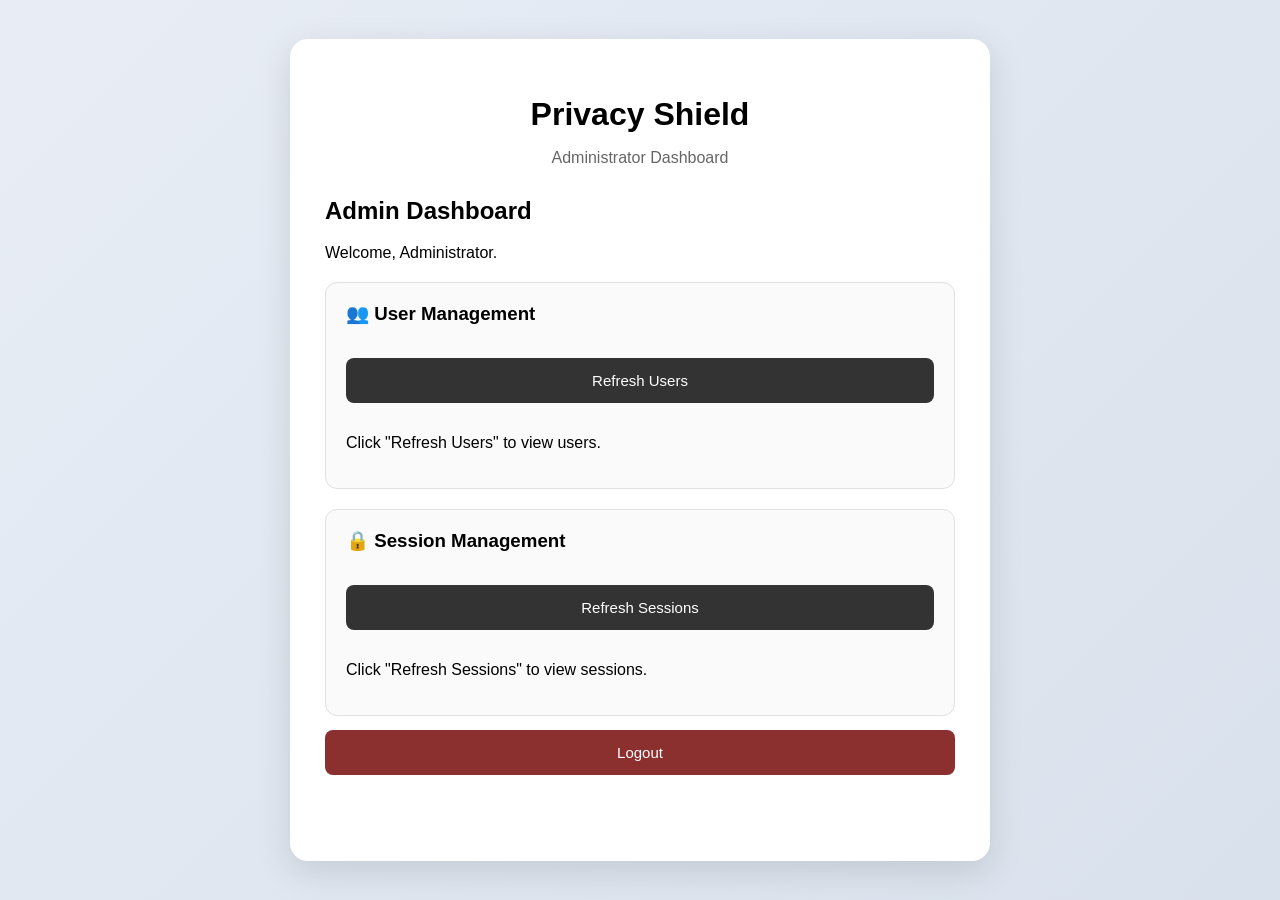
==== src/main/resources/static/admin-dashboard.html @ ab10bdd0 "first commit" ====
<!DOCTYPE html>
<html lang="en">

<head>

    <meta charset="UTF-8">

    <meta name="viewport"
          content="width=device-width, initial-scale=1.0">

    <title>Privacy Shield - Admin Dashboard</title>

    <link rel="stylesheet"
          href="css/style.css">

</head>

<body>

<div class="container">

    <div class="card dashboard-container">

        <!-- ============================= -->
        <!-- HEADER -->
        <!-- ============================= -->

        <h1>Privacy Shield</h1>

        <p class="subtitle">
            Administrator Dashboard
        </p>

        <h2>Admin Dashboard</h2>

        <p>
            Welcome, Administrator.
        </p>


        <!-- ============================= -->
        <!-- USER MANAGEMENT -->
        <!-- ============================= -->

        <div class="dashboard-card">

            <h3>
                👥 User Management
            </h3>

            <button onclick="loadUsers()">
                Refresh Users
            </button>

            <div id="userList"
                 class="table-container">

                <p>
                    Click "Refresh Users" to view users.
                </p>

            </div>

        </div>


        <!-- ============================= -->
        <!-- SESSION MANAGEMENT -->
        <!-- ============================= -->

        <div class="dashboard-card">

            <h3>
                🔒 Session Management
            </h3>

            <button onclick="loadSessions()">
                Refresh Sessions
            </button>

            <div id="sessionList"
                 class="table-container">

                <p>
                    Click "Refresh Sessions" to view sessions.
                </p>

            </div>

        </div>


        <!-- ============================= -->
        <!-- LOGOUT -->
        <!-- ============================= -->

        <button
            class="logout-button"
            onclick="logoutAdmin()">

            Logout

        </button>

        <p id="adminMessage"></p>

    </div>

</div>


<script src="js/admin.js"></script>

</body>

</html>
---- src/main/resources/static/css/style.css ----
* {
    box-sizing: border-box;
}


body {

    margin: 0;

    font-family:
        Arial,
        sans-serif;

    background:
        linear-gradient(
            135deg,
            #e8edf5,
            #d9e1ec
        );

    min-height:
        100vh;

}


.container {

    width:
        100%;

    min-height:
        100vh;

    display:
        flex;

    justify-content:
        center;

    align-items:
        center;

}


.card {

    width:
        400px;

    background:
        white;

    padding:
        35px;

    border-radius:
        18px;

    box-shadow:
        0 10px 35px
        rgba(
            0,
            0,
            0,
            0.12
        );

}


h1 {

    text-align:
        center;

    margin-bottom:
        10px;

    font-size:
        32px;

}


h2 {

    margin-top:
        30px;

}


.subtitle {

    text-align:
        center;

    color:
        #666;

}


input {

    width:
        100%;

    padding:
        14px;

    margin-top:
        12px;

    border:
        1px solid #ccc;

    border-radius:
        8px;

    font-size:
        15px;

}


input:focus {

    outline:
        none;

    border-color:
        #333;

}


button {

    width:
        100%;

    margin-top:
        14px;

    padding:
        14px;

    border:
        none;

    border-radius:
        8px;

    background:
        #333;

    color:
        white;

    font-size:
        15px;

    cursor:
        pointer;

}


button:hover {

    background:
        #555;

}


button:disabled {

    opacity:
        0.6;

    cursor:
        not-allowed;

}


.hidden {

    display:
        none !important;

}


.link-button {

    width:
        auto;

    padding:
        0;

    margin:
        0;

    background:
        transparent;

    color:
        #333;

    text-decoration:
        underline;

    font-size:
        inherit;

}


.link-button:hover {

    background:
        transparent;

    color:
        #666;

}


.message {

    min-height:
        20px;

    margin-top:
        15px;

    text-align:
        center;

    color:
        #444;

}


.switch-text {

    text-align:
        center;

    margin-top:
        20px;

}


.welcome {

    text-align:
        center;

    font-size:
        16px;

}


.logout-button {

    background:
        #8b2f2f;

}


.logout-button:hover {

    background:
        #a83b3b;

}

/* =========================================================
   DASHBOARD
   ========================================================= */

.dashboard-container {

    width:
        700px;

    max-width:
        95%;

}


.dashboard-text {

    margin-top:
        10px;

    color:
        #555;

}


.dashboard-card {

    margin-top:
        20px;

    padding:
        20px;

    border:
        1px solid #e0e0e0;

    border-radius:
        12px;

    background:
        #fafafa;

}


.dashboard-card h3 {

    margin-top:
        0;

}


.table-container {

    width:
        100%;

    margin-top:
        15px;

    overflow-x:
        auto;

}


.table-container table {

    width:
        100%;

    border-collapse:
        collapse;

    background:
        white;

}


.table-container th,
.table-container td {

    padding:
        12px;

    border:
        1px solid #ddd;

    text-align:
        left;

    white-space:
        nowrap;

}


.table-container th {

    background:
        #f0f0f0;

    font-weight:
        bold;

}


.table-container tr:hover {

    background:
        #f8f8f8;

}


#sessionHistory {

    margin-top:
        15px;

}


#dashboardMessage,
#workspaceMessage,
#adminMessage,
#uploadMessage,
#resetMessage {

    min-height:
        20px;

    margin-top:
        15px;

    text-align:
        center;

}

/* =========================================================
   REGISTRATION INPUT HINT
   ========================================================= */

.input-hint {
    font-size: 12px;
    color: #777;
    text-align: left;
    margin-top: -8px;
    margin-bottom: 12px;
    line-height: 1.5;
}


/* =========================================================
   PASSWORD WRAPPER
   ========================================================= */

.password-wrapper {
    position: relative;
    width: 100%;
}

.password-wrapper input {
    width: 100%;
    padding-right: 50px;
    box-sizing: border-box;
}


/* =========================================================
   PASSWORD SHOW / HIDE BUTTON
   ========================================================= */

.password-toggle {
    position: absolute;

    right: 10px;
    top: 50%;

    transform: translateY(-50%);

    width: auto;

    margin: 0;
    padding: 5px;

    border: none;
    background: transparent;

    color: #555;

    cursor: pointer;

    font-size: 18px;
}

.password-toggle:hover {
    background: transparent;
    color: #222;
}


/* =========================================================
   PASSWORD REQUIREMENTS
   ========================================================= */

.password-requirements {
    text-align: left;

    margin-top: -5px;
    margin-bottom: 15px;

    font-size: 13px;

    line-height: 1.7;
}

.password-requirements div {
    color: #777;
}

.password-requirements div.valid {
    color: #198754;
}

.password-requirements div.invalid {
    color: #777;
}
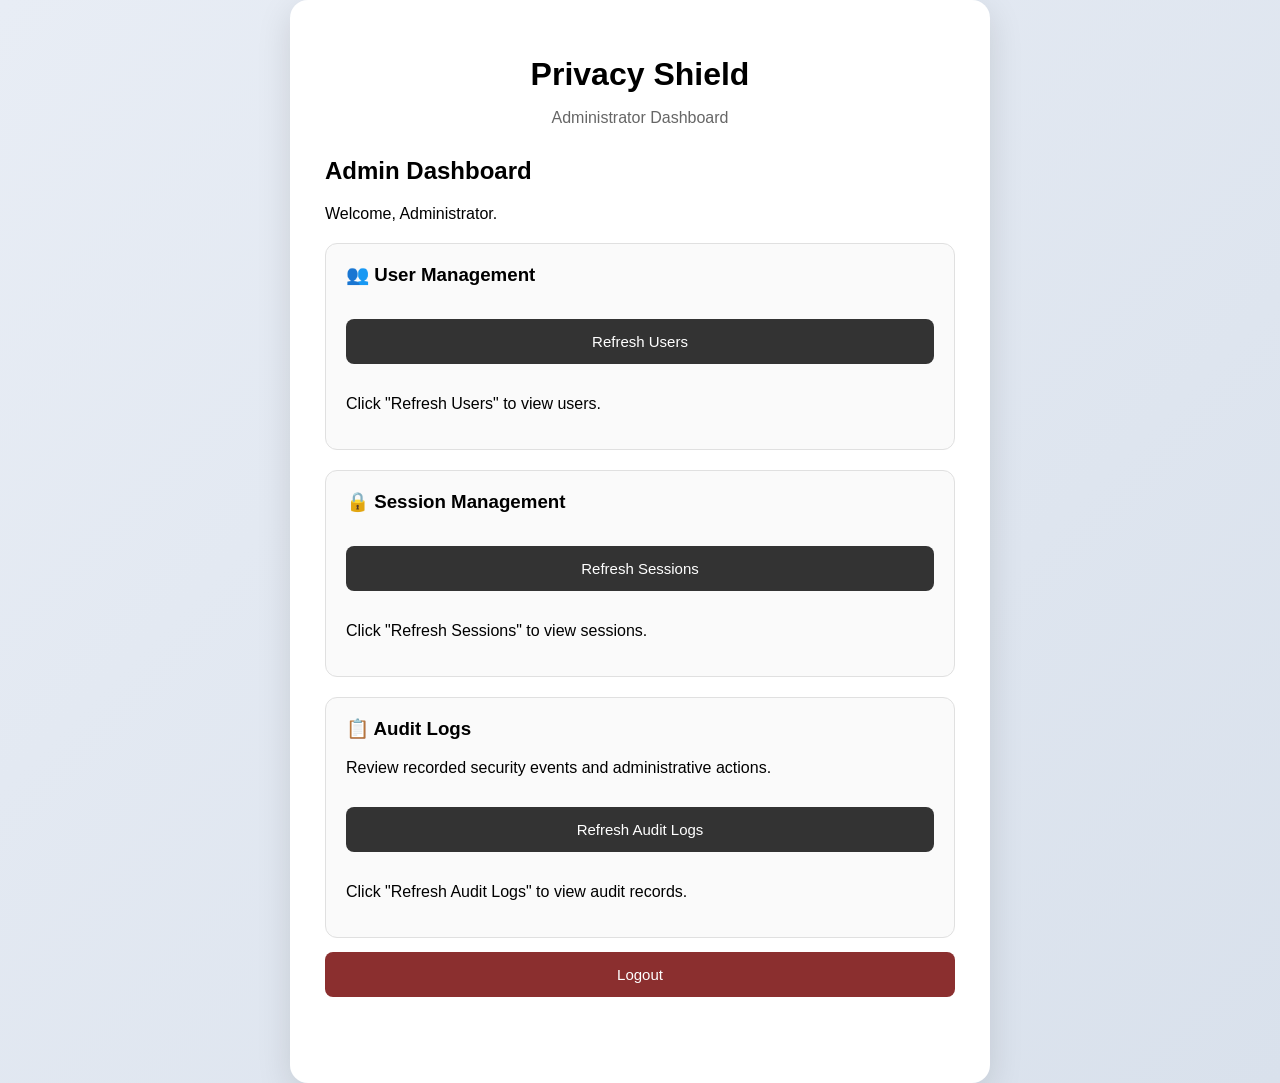
==== commit 76e47a99: "fghj" ====
--- a/src/main/resources/static/admin-dashboard.html
+++ b/src/main/resources/static/admin-dashboard.html
@@ -89,6 +89,29 @@
 
         </div>
 
+        
+<!-- ============================= -->
+<!-- AUDIT LOGS -->
+<!-- ============================= -->
+
+<div class="dashboard-card">
+
+    <h3>📋 Audit Logs</h3>
+
+    <p>
+        Review recorded security events and administrative actions.
+    </p>
+
+    <button onclick="loadAuditLogs()">
+        Refresh Audit Logs
+    </button>
+
+    <div id="auditLogList" class="table-container">
+        <p>Click "Refresh Audit Logs" to view audit records.</p>
+    </div>
+
+</div>
+
 
         <!-- ============================= -->
         <!-- LOGOUT -->
